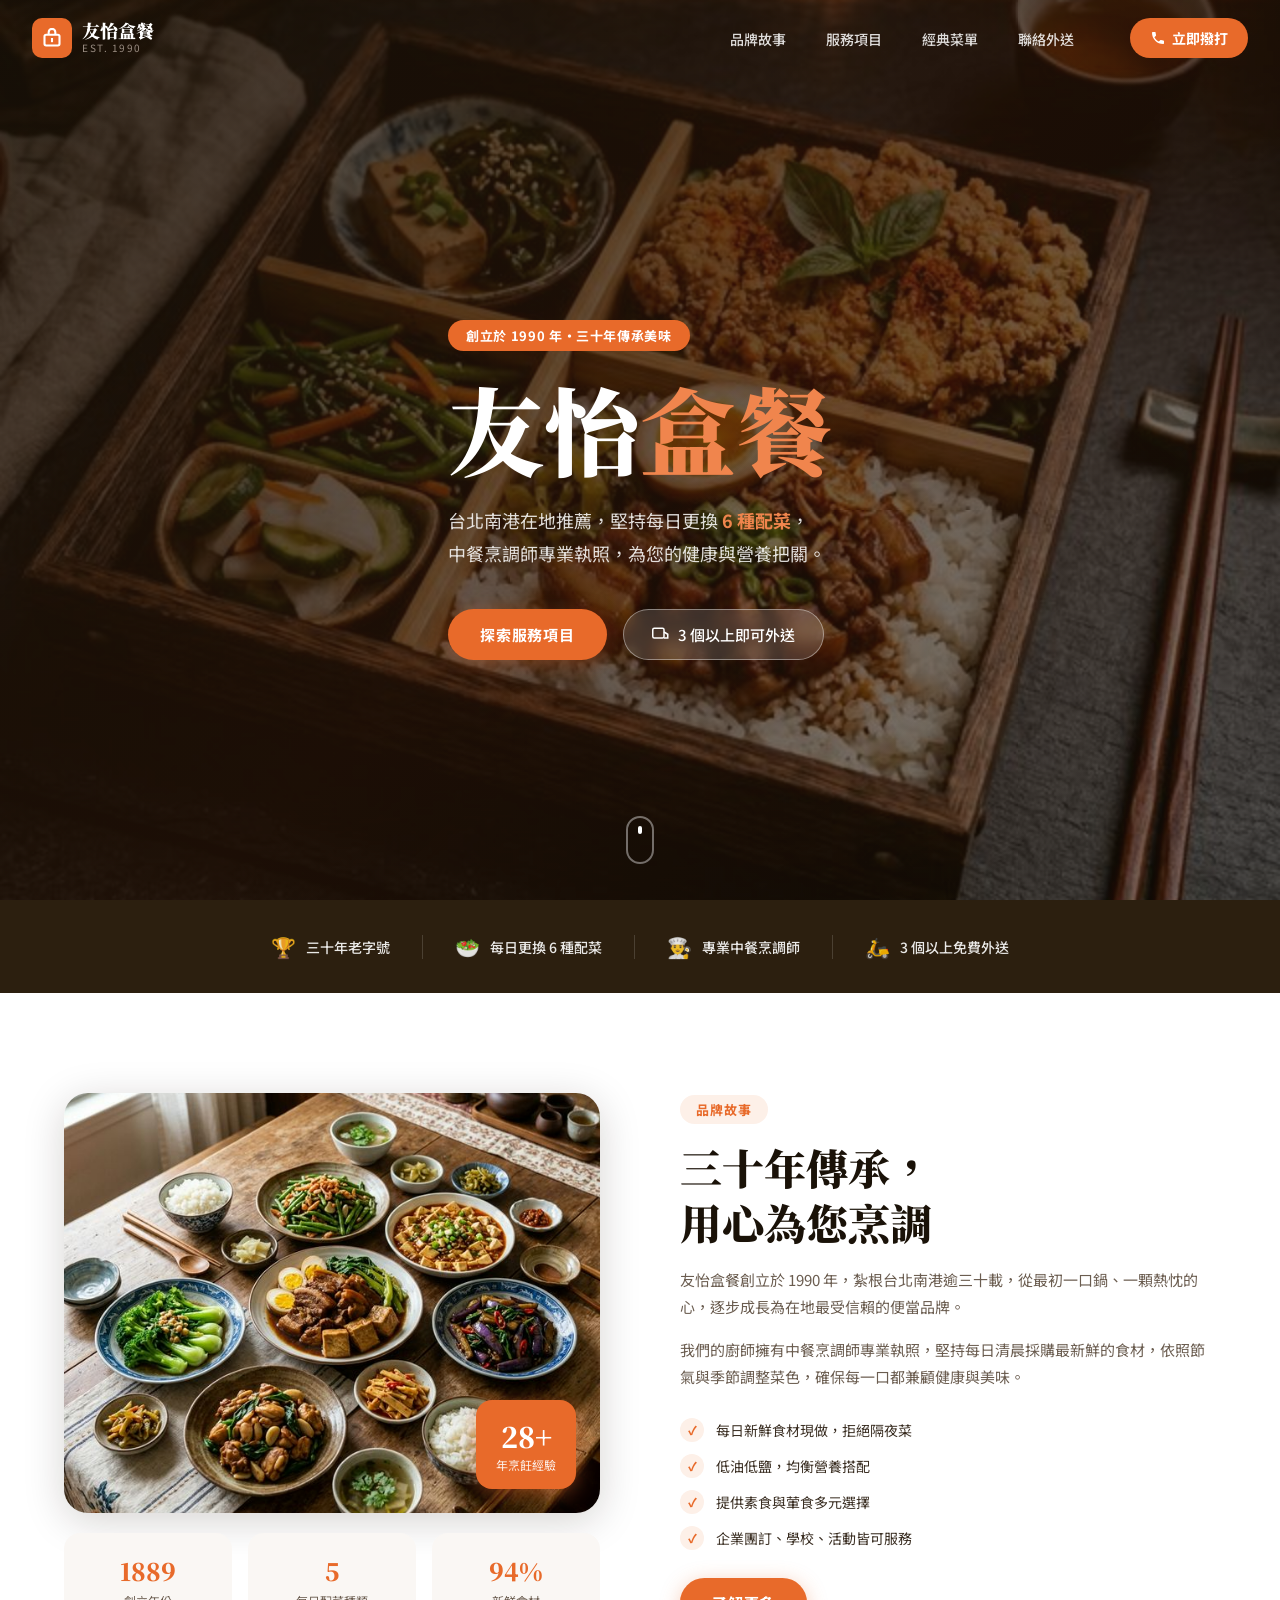
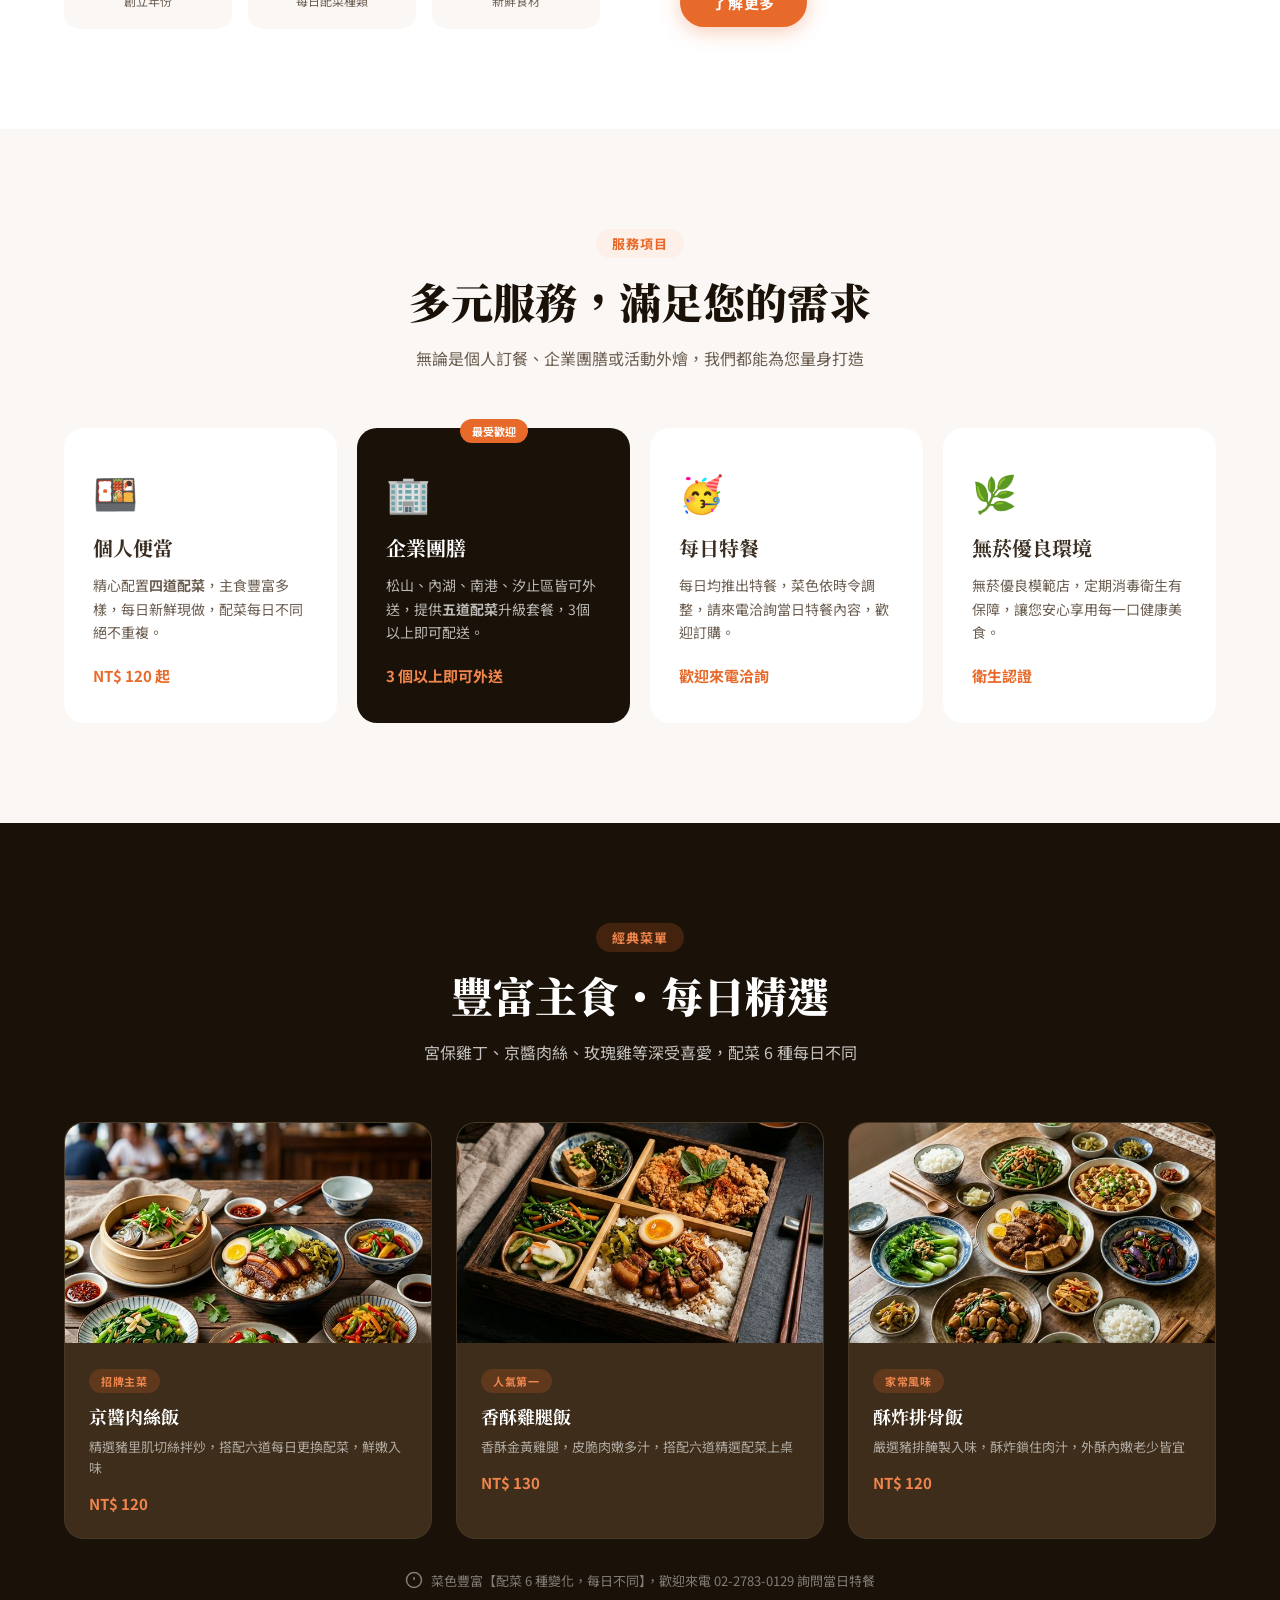
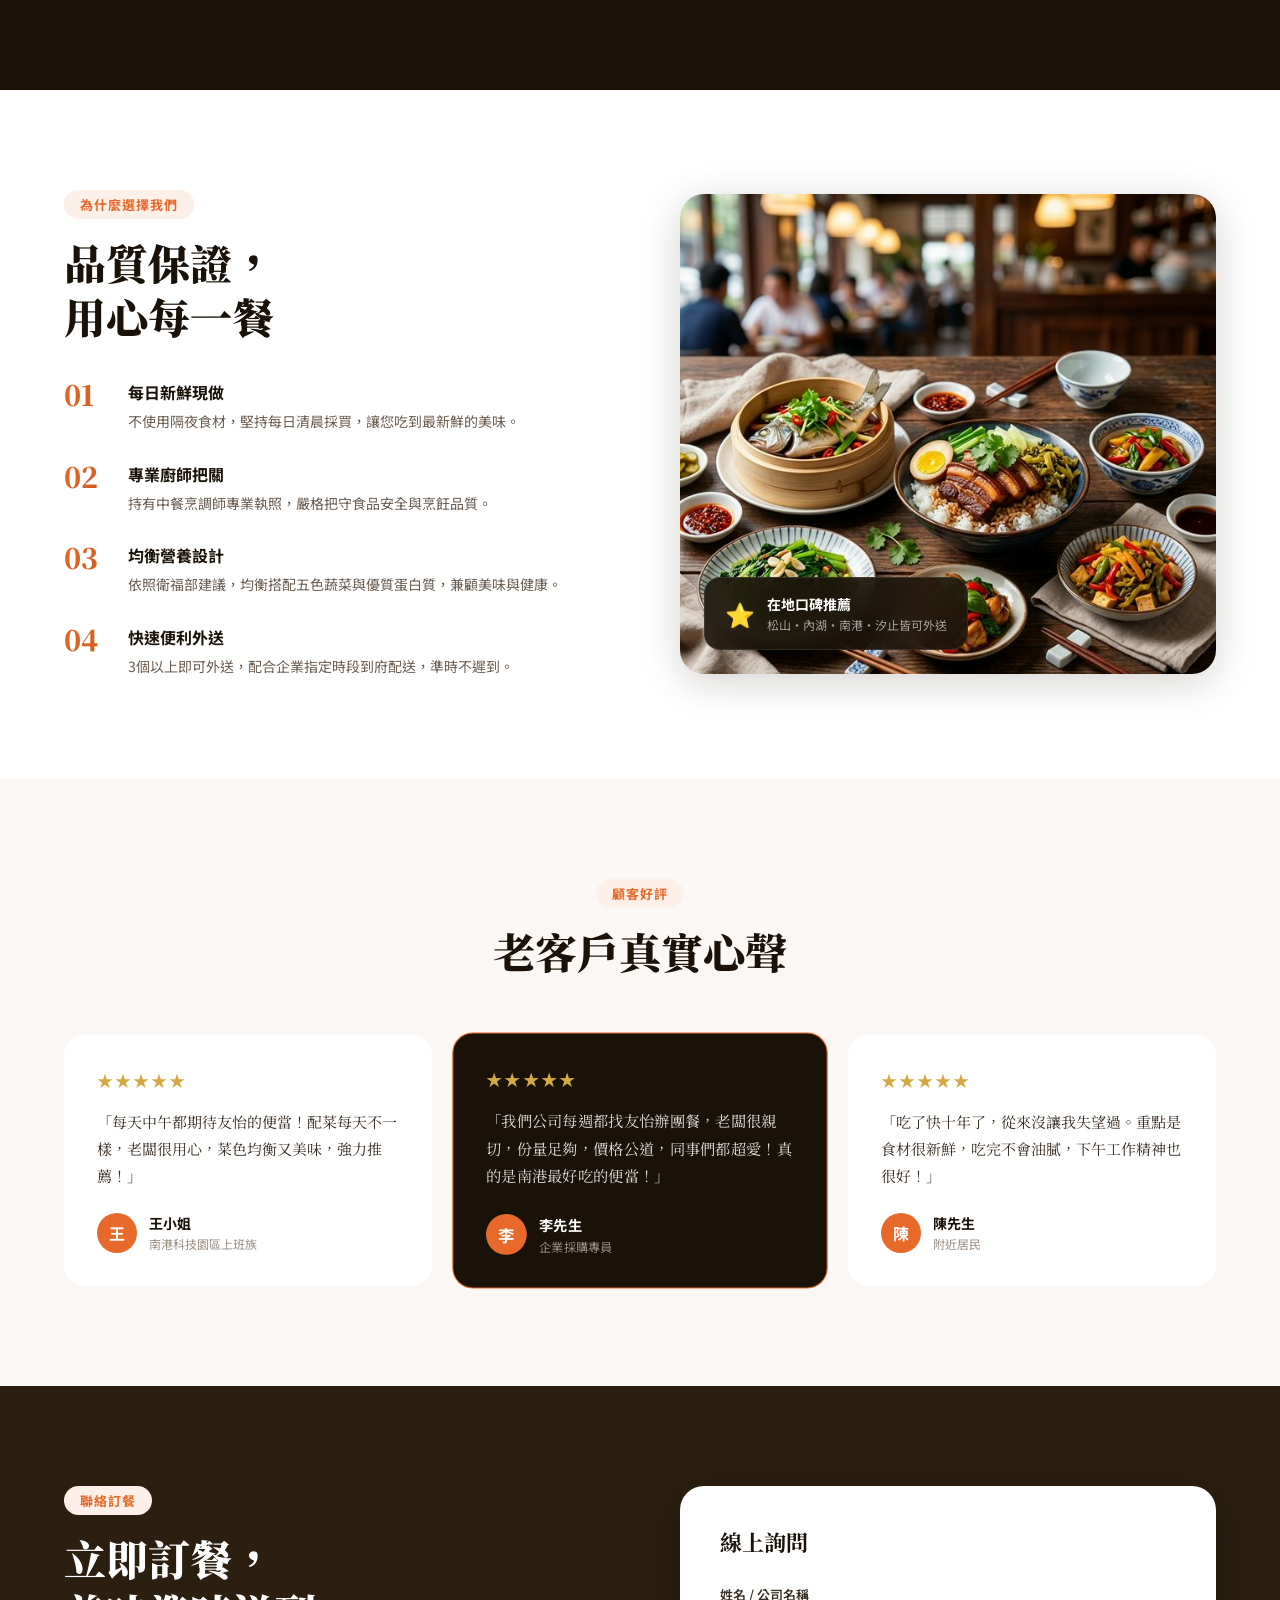
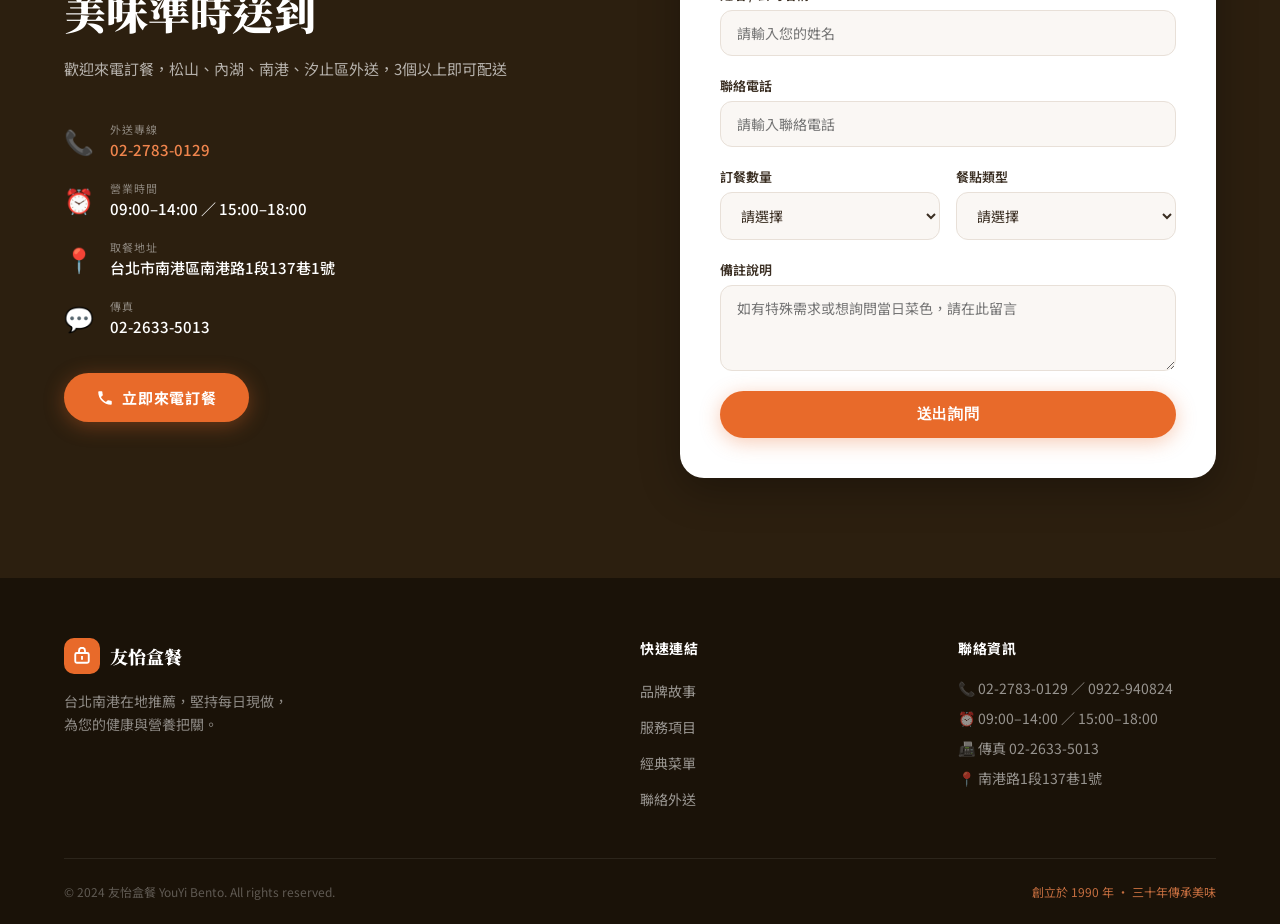
==== index.html @ 3478ab76 "feat: initial commit for YouYi Bento website" ====
<!DOCTYPE html>
<html lang="zh-TW">
<head>
  <meta charset="UTF-8" />
  <meta name="viewport" content="width=device-width, initial-scale=1.0" />
  <title>友怡盒餐｜台北南港在地便當・EST. 1990</title>
  <meta name="description" content="友怡盒餐創立於1990年，台北南港在地推薦，堅持每日更換6種配菜，中餐烹調師專業執照，為您的健康與營養把關。3個以上即可外送。" />
  <link rel="preconnect" href="https://fonts.googleapis.com">
  <link rel="preconnect" href="https://fonts.gstatic.com" crossorigin>
  <link href="https://fonts.googleapis.com/css2?family=Noto+Serif+TC:wght@400;500;600;700;900&family=Noto+Sans+TC:wght@300;400;500;700&display=swap" rel="stylesheet">
  <link rel="stylesheet" href="style.css" />
</head>
<body>

  <!-- ===== NAVBAR ===== -->
  <nav class="navbar" id="navbar">
    <div class="nav-container">
      <div class="nav-brand">
        <div class="brand-icon">
          <svg width="20" height="20" viewBox="0 0 24 24" fill="none" stroke="currentColor" stroke-width="2.5">
            <rect x="3" y="8" width="18" height="13" rx="2"/>
            <path d="M8 8V5a4 4 0 018 0v3"/>
            <line x1="12" y1="12" x2="12" y2="17"/>
          </svg>
        </div>
        <div class="brand-text">
          <span class="brand-name">友怡盒餐</span>
          <span class="brand-est">EST. 1990</span>
        </div>
      </div>
      <ul class="nav-links" id="navLinks">
        <li><a href="#about" class="nav-link">品牌故事</a></li>
        <li><a href="#services" class="nav-link">服務項目</a></li>
        <li><a href="#menu" class="nav-link">經典菜單</a></li>
        <li><a href="#contact" class="nav-link">聯絡外送</a></li>
      </ul>
      <a href="tel:+886227830129" class="btn-call" id="btnCall">
        <svg width="16" height="16" viewBox="0 0 24 24" fill="currentColor">
          <path d="M6.6 10.8c1.4 2.8 3.8 5.1 6.6 6.6l2.2-2.2c.3-.3.7-.4 1-.2 1.1.4 2.3.6 3.6.6.6 0 1 .4 1 1V20c0 .6-.4 1-1 1-9.4 0-17-7.6-17-17 0-.6.4-1 1-1h3.5c.6 0 1 .4 1 1 0 1.3.2 2.5.6 3.6.1.3 0 .7-.2 1L6.6 10.8z"/>
        </svg>
        立即撥打
      </a>
      <button class="hamburger" id="hamburger" aria-label="選單">
        <span></span><span></span><span></span>
      </button>
    </div>
  </nav>

  <!-- ===== HERO ===== -->
  <section class="hero" id="hero">
    <div class="hero-bg">
      <img src="images/hero.png" alt="友怡盒餐精緻便當" class="hero-img" id="heroBg" />
      <div class="hero-overlay"></div>
    </div>
    <div class="hero-content">
      <div class="hero-badge reveal">
        <span>創立於 1990 年・三十年傳承美味</span>
      </div>
      <h1 class="hero-title reveal">
        <span class="title-white">友怡</span><span class="title-orange">盒餐</span>
      </h1>
      <p class="hero-desc reveal">
        台北南港在地推薦，堅持每日更換 <strong>6 種配菜</strong>，<br>
        中餐烹調師專業執照，為您的健康與營養把關。
      </p>
      <div class="hero-actions reveal">
        <a href="#services" class="btn-primary">探索服務項目</a>
        <a href="#contact" class="btn-secondary">
          <svg width="18" height="18" viewBox="0 0 24 24" fill="none" stroke="currentColor" stroke-width="2">
            <rect x="1" y="3" width="15" height="13" rx="2"/>
            <path d="M16 8l5 3v5h-5"/>
          </svg>
          3 個以上即可外送
        </a>
      </div>
    </div>
    <div class="hero-scroll">
      <div class="scroll-indicator">
        <span></span>
      </div>
    </div>
  </section>

  <!-- ===== FEATURES STRIP ===== -->
  <section class="features-strip">
    <div class="strip-container">
      <div class="strip-item">
        <div class="strip-icon">🏆</div>
        <span>三十年老字號</span>
      </div>
      <div class="strip-divider"></div>
      <div class="strip-item">
        <div class="strip-icon">🥗</div>
        <span>每日更換 6 種配菜</span>
      </div>
      <div class="strip-divider"></div>
      <div class="strip-item">
        <div class="strip-icon">👨‍🍳</div>
        <span>專業中餐烹調師</span>
      </div>
      <div class="strip-divider"></div>
      <div class="strip-item">
        <div class="strip-icon">🛵</div>
        <span>3 個以上免費外送</span>
      </div>
    </div>
  </section>

  <!-- ===== BRAND STORY ===== -->
  <section class="about" id="about">
    <div class="section-container">
      <div class="about-grid">
        <div class="about-visual">
          <div class="about-img-wrap">
            <img src="images/home.png" alt="友怡盒餐用心料理" />
            <div class="about-badge-float">
              <div class="badge-num">30+</div>
              <div class="badge-txt">年烹飪經驗</div>
            </div>
          </div>
          <div class="about-stats">
            <div class="stat-card">
              <div class="stat-num">1990</div>
              <div class="stat-label">創立年份</div>
            </div>
            <div class="stat-card">
              <div class="stat-num">6</div>
              <div class="stat-label">每日配菜種類</div>
            </div>
            <div class="stat-card">
              <div class="stat-num">100%</div>
              <div class="stat-label">新鮮食材</div>
            </div>
          </div>
        </div>
        <div class="about-content">
          <div class="section-tag">品牌故事</div>
          <h2 class="section-title">三十年傳承，<br>用心為您烹調</h2>
          <p class="about-text">
            友怡盒餐創立於 1990 年，紮根台北南港逾三十載，從最初一口鍋、一顆熱忱的心，逐步成長為在地最受信賴的便當品牌。
          </p>
          <p class="about-text">
            我們的廚師擁有中餐烹調師專業執照，堅持每日清晨採購最新鮮的食材，依照節氣與季節調整菜色，確保每一口都兼顧健康與美味。
          </p>
          <div class="about-highlights">
            <div class="highlight-item">
              <div class="hi-icon">✓</div>
              <span>每日新鮮食材現做，拒絕隔夜菜</span>
            </div>
            <div class="highlight-item">
              <div class="hi-icon">✓</div>
              <span>低油低鹽，均衡營養搭配</span>
            </div>
            <div class="highlight-item">
              <div class="hi-icon">✓</div>
              <span>提供素食與葷食多元選擇</span>
            </div>
            <div class="highlight-item">
              <div class="hi-icon">✓</div>
              <span>企業團訂、學校、活動皆可服務</span>
            </div>
          </div>
          <a href="#contact" class="btn-primary">了解更多</a>
        </div>
      </div>
    </div>
  </section>

  <!-- ===== SERVICES ===== -->
  <section class="services" id="services">
    <div class="section-container">
      <div class="section-header">
        <div class="section-tag">服務項目</div>
        <h2 class="section-title">多元服務，滿足您的需求</h2>
        <p class="section-sub">無論是個人訂餐、企業團膳或活動外燴，我們都能為您量身打造</p>
      </div>
      <div class="services-grid">
        <div class="service-card">
          <div class="service-icon">🍱</div>
          <h3>個人便當</h3>
          <p>精心配置<strong>四道配菜</strong>，主食豐富多樣，每日新鮮現做，配菜每日不同絕不重複。</p>
          <div class="service-price">NT$ 120 起</div>
        </div>
        <div class="service-card featured">
          <div class="service-badge">最受歡迎</div>
          <div class="service-icon">🏢</div>
          <h3>企業團膳</h3>
          <p>松山、內湖、南港、汐止區皆可外送，提供<strong>五道配菜</strong>升級套餐，3個以上即可配送。</p>
          <div class="service-price">3 個以上即可外送</div>
        </div>
        <div class="service-card">
          <div class="service-icon">🥳</div>
          <h3>每日特餐</h3>
          <p>每日均推出特餐，菜色依時令調整，請來電洽詢當日特餐內容，歡迎訂購。</p>
          <div class="service-price">歡迎來電洽詢</div>
        </div>
        <div class="service-card">
          <div class="service-icon">🌿</div>
          <h3>無菸優良環境</h3>
          <p>無菸優良模範店，定期消毒衛生有保障，讓您安心享用每一口健康美食。</p>
          <div class="service-price">衛生認證</div>
        </div>
      </div>
    </div>
  </section>

  <!-- ===== MENU ===== -->
  <section class="menu" id="menu">
    <div class="section-container">
      <div class="section-header light">
        <div class="section-tag light">經典菜單</div>
        <h2 class="section-title light">豐富主食・每日精選</h2>
        <p class="section-sub light">宮保雞丁、京醬肉絲、玫瑰雞等深受喜愛，配菜 6 種每日不同</p>
      </div>
      <div class="menu-grid">
        <div class="menu-card">
          <div class="menu-img-wrap">
            <img src="images/menu.png" alt="精選主菜" />
          </div>
          <div class="menu-info">
            <div class="menu-tag">招牌主菜</div>
            <h3>京醬肉絲飯</h3>
            <p>精選豬里肌切絲拌炒，搭配六道每日更換配菜，鮮嫩入味</p>
            <div class="menu-price">NT$ 120</div>
          </div>
        </div>
        <div class="menu-card">
          <div class="menu-img-wrap">
            <img src="images/hero.png" alt="精緻盒餐" />
          </div>
          <div class="menu-info">
            <div class="menu-tag">人氣第一</div>
            <h3>香酥雞腿飯</h3>
            <p>香酥金黃雞腿，皮脆肉嫩多汁，搭配六道精選配菜上桌</p>
            <div class="menu-price">NT$ 130</div>
          </div>
        </div>
        <div class="menu-card">
          <div class="menu-img-wrap">
            <img src="images/home.png" alt="家常菜色" />
          </div>
          <div class="menu-info">
            <div class="menu-tag">家常風味</div>
            <h3>酥炸排骨飯</h3>
            <p>嚴選豬排醃製入味，酥炸鎖住肉汁，外酥內嫩老少皆宜</p>
            <div class="menu-price">NT$ 120</div>
          </div>
        </div>
      </div>
      <div class="menu-note">
        <svg width="18" height="18" viewBox="0 0 24 24" fill="none" stroke="currentColor" stroke-width="2">
          <circle cx="12" cy="12" r="10"/>
          <line x1="12" y1="8" x2="12" y2="12"/>
          <line x1="12" y1="16" x2="12.01" y2="16"/>
        </svg>
        菜色豐富【配菜 6 種變化，每日不同】，歡迎來電 02-2783-0129 詢問當日特餐
      </div>
    </div>
  </section>

  <!-- ===== WHY US ===== -->
  <section class="why-us">
    <div class="section-container">
      <div class="why-grid">
        <div class="why-content">
          <div class="section-tag">為什麼選擇我們</div>
          <h2 class="section-title">品質保證，<br>用心每一餐</h2>
          <div class="why-list">
            <div class="why-item">
              <div class="why-num">01</div>
              <div class="why-text">
                <h4>每日新鮮現做</h4>
                <p>不使用隔夜食材，堅持每日清晨採買，讓您吃到最新鮮的美味。</p>
              </div>
            </div>
            <div class="why-item">
              <div class="why-num">02</div>
              <div class="why-text">
                <h4>專業廚師把關</h4>
                <p>持有中餐烹調師專業執照，嚴格把守食品安全與烹飪品質。</p>
              </div>
            </div>
            <div class="why-item">
              <div class="why-num">03</div>
              <div class="why-text">
                <h4>均衡營養設計</h4>
                <p>依照衛福部建議，均衡搭配五色蔬菜與優質蛋白質，兼顧美味與健康。</p>
              </div>
            </div>
            <div class="why-item">
              <div class="why-num">04</div>
              <div class="why-text">
                <h4>快速便利外送</h4>
                <p>3個以上即可外送，配合企業指定時段到府配送，準時不遲到。</p>
              </div>
            </div>
          </div>
        </div>
        <div class="why-visual">
          <div class="why-img-wrap">
            <img src="images/menu.png" alt="精緻料理" />
            <div class="why-overlay-card">
              <div class="oc-icon">⭐</div>
              <div class="oc-text">
                <strong>在地口碑推薦</strong>
                <span>松山・內湖・南港・汐止皆可外送</span>
              </div>
            </div>
          </div>
        </div>
      </div>
    </div>
  </section>

  <!-- ===== TESTIMONIALS ===== -->
  <section class="testimonials">
    <div class="section-container">
      <div class="section-header">
        <div class="section-tag">顧客好評</div>
        <h2 class="section-title">老客戶真實心聲</h2>
      </div>
      <div class="reviews-grid">
        <div class="review-card">
          <div class="review-stars">★★★★★</div>
          <p class="review-text">「每天中午都期待友怡的便當！配菜每天不一樣，老闆很用心，菜色均衡又美味，強力推薦！」</p>
          <div class="reviewer">
            <div class="reviewer-avatar">王</div>
            <div class="reviewer-info">
              <strong>王小姐</strong>
              <span>南港科技園區上班族</span>
            </div>
          </div>
        </div>
        <div class="review-card featured-review">
          <div class="review-stars">★★★★★</div>
          <p class="review-text">「我們公司每週都找友怡辦團餐，老闆很親切，份量足夠，價格公道，同事們都超愛！真的是南港最好吃的便當！」</p>
          <div class="reviewer">
            <div class="reviewer-avatar">李</div>
            <div class="reviewer-info">
              <strong>李先生</strong>
              <span>企業採購專員</span>
            </div>
          </div>
        </div>
        <div class="review-card">
          <div class="review-stars">★★★★★</div>
          <p class="review-text">「吃了快十年了，從來沒讓我失望過。重點是食材很新鮮，吃完不會油膩，下午工作精神也很好！」</p>
          <div class="reviewer">
            <div class="reviewer-avatar">陳</div>
            <div class="reviewer-info">
              <strong>陳先生</strong>
              <span>附近居民</span>
            </div>
          </div>
        </div>
      </div>
    </div>
  </section>

  <!-- ===== CONTACT ===== -->
  <section class="contact" id="contact">
    <div class="section-container">
      <div class="contact-grid">
        <div class="contact-info">
          <div class="section-tag">聯絡訂餐</div>
          <h2 class="section-title light">立即訂餐，<br>美味準時送到</h2>
          <p class="contact-sub">歡迎來電訂餐，松山、內湖、南港、汐止區外送，3個以上即可配送</p>
          <div class="contact-items">
            <div class="contact-item">
              <div class="ci-icon">📞</div>
              <div class="ci-text">
                <span class="ci-label">外送專線</span>
                <a href="tel:+886227830129" class="ci-value">02-2783-0129</a>
              </div>
            </div>
            <div class="contact-item">
              <div class="ci-icon">⏰</div>
              <div class="ci-text">
                <span class="ci-label">營業時間</span>
                <span class="ci-value">09:00–14:00 ／ 15:00–18:00</span>
              </div>
            </div>
            <div class="contact-item">
              <div class="ci-icon">📍</div>
              <div class="ci-text">
                <span class="ci-label">取餐地址</span>
                <span class="ci-value">台北市南港區南港路1段137巷1號</span>
              </div>
            </div>
            <div class="contact-item">
              <div class="ci-icon">💬</div>
              <div class="ci-text">
                <span class="ci-label">傳真</span>
                <span class="ci-value">02-2633-5013</span>
              </div>
            </div>
          </div>
          <div class="contact-cta">
            <a href="tel:+886227830129" class="btn-primary">
              <svg width="18" height="18" viewBox="0 0 24 24" fill="currentColor">
                <path d="M6.6 10.8c1.4 2.8 3.8 5.1 6.6 6.6l2.2-2.2c.3-.3.7-.4 1-.2 1.1.4 2.3.6 3.6.6.6 0 1 .4 1 1V20c0 .6-.4 1-1 1-9.4 0-17-7.6-17-17 0-.6.4-1 1-1h3.5c.6 0 1 .4 1 1 0 1.3.2 2.5.6 3.6.1.3 0 .7-.2 1L6.6 10.8z"/>
              </svg>
              立即來電訂餐
            </a>
          </div>
        </div>
        <div class="contact-form-wrap">
          <div class="contact-form-card">
            <h3>線上詢問</h3>
            <form class="contact-form" id="contactForm">
              <div class="form-group">
                <label for="name">姓名 / 公司名稱</label>
                <input type="text" id="name" placeholder="請輸入您的姓名" required />
              </div>
              <div class="form-group">
                <label for="phone">聯絡電話</label>
                <input type="tel" id="phone" placeholder="請輸入聯絡電話" required />
              </div>
              <div class="form-row">
                <div class="form-group">
                  <label for="quantity">訂餐數量</label>
                  <select id="quantity">
                    <option value="">請選擇</option>
                    <option value="1-5">1–5 個</option>
                    <option value="6-20">6–20 個</option>
                    <option value="21-50">21–50 個</option>
                    <option value="50+">50 個以上</option>
                  </select>
                </div>
                <div class="form-group">
                  <label for="type">餐點類型</label>
                  <select id="type">
                    <option value="">請選擇</option>
                    <option value="meat">葷食</option>
                    <option value="veg">素食</option>
                    <option value="mix">葷素混合</option>
                  </select>
                </div>
              </div>
              <div class="form-group">
                <label for="message">備註說明</label>
                <textarea id="message" rows="3" placeholder="如有特殊需求或想詢問當日菜色，請在此留言"></textarea>
              </div>
              <button type="submit" class="btn-primary btn-full" id="submitBtn">送出詢問</button>
            </form>
          </div>
        </div>
      </div>
    </div>
  </section>

  <!-- ===== FOOTER ===== -->
  <footer class="footer">
    <div class="footer-container">
      <div class="footer-top">
        <div class="footer-brand">
          <div class="footer-logo">
            <div class="brand-icon">
              <svg width="18" height="18" viewBox="0 0 24 24" fill="none" stroke="currentColor" stroke-width="2.5">
                <rect x="3" y="8" width="18" height="13" rx="2"/>
                <path d="M8 8V5a4 4 0 018 0v3"/>
                <line x1="12" y1="12" x2="12" y2="17"/>
              </svg>
            </div>
            <span>友怡盒餐</span>
          </div>
          <p>台北南港在地推薦，堅持每日現做，<br>為您的健康與營養把關。</p>
        </div>
        <div class="footer-links">
          <h4>快速連結</h4>
          <ul>
            <li><a href="#about">品牌故事</a></li>
            <li><a href="#services">服務項目</a></li>
            <li><a href="#menu">經典菜單</a></li>
            <li><a href="#contact">聯絡外送</a></li>
          </ul>
        </div>
        <div class="footer-contact-info">
          <h4>聯絡資訊</h4>
          <p>📞 02-2783-0129 ／ 0922-940824</p>
          <p>⏰ 09:00–14:00 ／ 15:00–18:00</p>
          <p>📠 傳真 02-2633-5013</p>
          <p>📍 南港路1段137巷1號</p>
        </div>
      </div>
      <div class="footer-bottom">
        <p>© 2024 友怡盒餐 YouYi Bento. All rights reserved.</p>
        <p class="footer-est">創立於 1990 年 · 三十年傳承美味</p>
      </div>
    </div>
  </footer>

  <!-- Fixed CTA -->
  <div class="fixed-cta" id="fixedCta">
    <a href="tel:+886227830129" class="fixed-btn">
      <svg width="22" height="22" viewBox="0 0 24 24" fill="currentColor">
        <path d="M6.6 10.8c1.4 2.8 3.8 5.1 6.6 6.6l2.2-2.2c.3-.3.7-.4 1-.2 1.1.4 2.3.6 3.6.6.6 0 1 .4 1 1V20c0 .6-.4 1-1 1-9.4 0-17-7.6-17-17 0-.6.4-1 1-1h3.5c.6 0 1 .4 1 1 0 1.3.2 2.5.6 3.6.1.3 0 .7-.2 1L6.6 10.8z"/>
      </svg>
    </a>
    <div class="fixed-label">立即訂餐</div>
  </div>

  <script src="script.js"></script>
</body>
</html>
---- style.css ----
:root {
  --orange: #E86A2A;
  --orange-dark: #C5531A;
  --orange-light: #F0854D;
  --orange-pale: #FDF0E8;
  --dark: #1A1208;
  --dark-2: #2C1F0F;
  --dark-3: #3D2D1A;
  --text: #3A2E22;
  --text-light: #6B5D50;
  --text-muted: #9B8E83;
  --white: #FFFFFF;
  --off-white: #FAF7F4;
  --gold: #D4A843;
  --shadow: 0 4px 24px rgba(26,18,8,0.12);
  --shadow-lg: 0 8px 40px rgba(26,18,8,0.18);
  --radius: 16px;
  --radius-sm: 8px;
  --transition: all 0.3s cubic-bezier(0.4, 0, 0.2, 1);
}

*, *::before, *::after { box-sizing: border-box; margin: 0; padding: 0; }

html { scroll-behavior: smooth; }

body {
  font-family: 'Noto Sans TC', sans-serif;
  color: var(--text);
  background: var(--white);
  overflow-x: hidden;
}

img { display: block; width: 100%; object-fit: cover; }

a { text-decoration: none; color: inherit; }

/* ===== BUTTONS ===== */
.btn-primary {
  display: inline-flex;
  align-items: center;
  gap: 8px;
  background: var(--orange);
  color: var(--white);
  padding: 14px 32px;
  border-radius: 50px;
  font-size: 15px;
  font-weight: 700;
  letter-spacing: 0.05em;
  border: none;
  cursor: pointer;
  transition: var(--transition);
  box-shadow: 0 4px 20px rgba(232,106,42,0.35);
}
.btn-primary:hover {
  background: var(--orange-dark);
  transform: translateY(-2px);
  box-shadow: 0 8px 28px rgba(232,106,42,0.45);
}
.btn-primary.btn-full { width: 100%; justify-content: center; }

.btn-secondary {
  display: inline-flex;
  align-items: center;
  gap: 8px;
  background: rgba(255,255,255,0.15);
  color: var(--white);
  padding: 14px 28px;
  border-radius: 50px;
  font-size: 15px;
  font-weight: 500;
  border: 1.5px solid rgba(255,255,255,0.4);
  cursor: pointer;
  transition: var(--transition);
  backdrop-filter: blur(8px);
}
.btn-secondary:hover {
  background: rgba(255,255,255,0.25);
  border-color: rgba(255,255,255,0.7);
}

/* ===== SECTION COMMONS ===== */
.section-tag {
  display: inline-block;
  padding: 5px 16px;
  border-radius: 50px;
  background: var(--orange-pale);
  color: var(--orange);
  font-size: 13px;
  font-weight: 700;
  letter-spacing: 0.08em;
  margin-bottom: 16px;
}
.section-tag.light { background: rgba(232,106,42,0.2); color: var(--orange-light); }

.section-title {
  font-family: 'Noto Serif TC', serif;
  font-size: clamp(28px, 4vw, 42px);
  font-weight: 900;
  line-height: 1.3;
  color: var(--dark);
  margin-bottom: 16px;
}
.section-title.light { color: var(--white); }

.section-sub { font-size: 16px; color: var(--text-light); line-height: 1.7; }
.section-sub.light { color: rgba(255,255,255,0.75); }

.section-header { text-align: center; margin-bottom: 56px; }

.section-container {
  max-width: 1200px;
  margin: 0 auto;
  padding: 0 24px;
}

/* ===== NAVBAR ===== */
.navbar {
  position: fixed;
  top: 0; left: 0; right: 0;
  z-index: 1000;
  padding: 0;
  transition: var(--transition);
}
.navbar.scrolled {
  background: rgba(26,18,8,0.95);
  backdrop-filter: blur(20px);
  box-shadow: 0 2px 20px rgba(0,0,0,0.3);
}

.nav-container {
  max-width: 1300px;
  margin: 0 auto;
  padding: 18px 32px;
  display: flex;
  align-items: center;
  gap: 40px;
}

.nav-brand {
  display: flex;
  align-items: center;
  gap: 10px;
  flex-shrink: 0;
}
.brand-icon {
  width: 40px; height: 40px;
  background: var(--orange);
  border-radius: 10px;
  display: flex;
  align-items: center;
  justify-content: center;
  color: var(--white);
}
.brand-text { display: flex; flex-direction: column; }
.brand-name {
  font-family: 'Noto Serif TC', serif;
  font-size: 18px;
  font-weight: 900;
  color: var(--white);
  line-height: 1.1;
}
.brand-est { font-size: 10px; color: var(--text-muted); letter-spacing: 0.15em; }

.nav-links {
  display: flex;
  list-style: none;
  gap: 8px;
  margin-left: auto;
}
.nav-link {
  padding: 8px 16px;
  color: rgba(255,255,255,0.85);
  font-size: 14px;
  font-weight: 500;
  border-radius: 8px;
  transition: var(--transition);
}
.nav-link:hover { color: var(--white); background: rgba(255,255,255,0.1); }

.btn-call {
  display: flex;
  align-items: center;
  gap: 6px;
  background: var(--orange);
  color: var(--white);
  padding: 10px 20px;
  border-radius: 50px;
  font-size: 14px;
  font-weight: 700;
  transition: var(--transition);
  flex-shrink: 0;
}
.btn-call:hover { background: var(--orange-dark); transform: translateY(-1px); }

.hamburger {
  display: none;
  flex-direction: column;
  gap: 5px;
  background: none;
  border: none;
  cursor: pointer;
  padding: 4px;
  margin-left: auto;
}
.hamburger span {
  display: block;
  width: 24px;
  height: 2px;
  background: var(--white);
  border-radius: 2px;
  transition: var(--transition);
}

/* ===== HERO ===== */
.hero {
  position: relative;
  height: 100vh;
  min-height: 700px;
  display: flex;
  align-items: center;
  overflow: hidden;
}
.hero-bg {
  position: absolute;
  inset: 0;
  z-index: 0;
}
.hero-img {
  width: 100%; height: 100%;
  object-fit: cover;
  transform: scale(1.05);
  animation: heroZoom 12s ease-out forwards;
}
@keyframes heroZoom {
  to { transform: scale(1); }
}
.hero-overlay {
  position: absolute;
  inset: 0;
  background: linear-gradient(
    135deg,
    rgba(26,18,8,0.82) 0%,
    rgba(40,20,8,0.7) 50%,
    rgba(26,18,8,0.5) 100%
  );
}

.hero-content {
  position: relative;
  z-index: 1;
  max-width: 1200px;
  margin: 0 auto;
  padding: 0 48px;
  padding-top: 80px;
}
.hero-badge {
  display: inline-flex;
  align-items: center;
  gap: 8px;
  background: var(--orange);
  color: var(--white);
  padding: 6px 18px;
  border-radius: 50px;
  font-size: 13px;
  font-weight: 700;
  letter-spacing: 0.05em;
  margin-bottom: 24px;
}

.hero-title {
  font-family: 'Noto Serif TC', serif;
  font-size: clamp(52px, 9vw, 96px);
  font-weight: 900;
  line-height: 1.1;
  margin-bottom: 24px;
}
.title-white { color: var(--white); }
.title-orange { color: var(--orange-light); }

.hero-desc {
  font-size: clamp(15px, 2vw, 18px);
  color: rgba(255,255,255,0.85);
  line-height: 1.8;
  margin-bottom: 40px;
  max-width: 560px;
}
.hero-desc strong { color: var(--orange-light); font-weight: 700; }

.hero-actions {
  display: flex;
  gap: 16px;
  flex-wrap: wrap;
}

.hero-scroll {
  position: absolute;
  bottom: 36px;
  left: 50%;
  transform: translateX(-50%);
  z-index: 1;
}
.scroll-indicator {
  width: 28px; height: 48px;
  border: 2px solid rgba(255,255,255,0.4);
  border-radius: 14px;
  display: flex;
  justify-content: center;
  padding-top: 8px;
}
.scroll-indicator span {
  display: block;
  width: 4px; height: 8px;
  background: var(--white);
  border-radius: 2px;
  animation: scrollBounce 2s ease-in-out infinite;
}
@keyframes scrollBounce {
  0%, 100% { transform: translateY(0); opacity: 1; }
  50% { transform: translateY(10px); opacity: 0.3; }
}

/* ===== REVEAL ANIMATION ===== */
.reveal {
  opacity: 0;
  transform: translateY(30px);
  transition: opacity 0.7s ease, transform 0.7s ease;
}
.reveal:nth-child(2) { transition-delay: 0.15s; }
.reveal:nth-child(3) { transition-delay: 0.3s; }
.reveal:nth-child(4) { transition-delay: 0.45s; }
.reveal.visible { opacity: 1; transform: translateY(0); }

.fade-up {
  opacity: 0;
  transform: translateY(40px);
  transition: opacity 0.6s ease, transform 0.6s ease;
}
.fade-up.visible { opacity: 1; transform: translateY(0); }

/* ===== FEATURES STRIP ===== */
.features-strip {
  background: var(--dark-2);
  padding: 20px 0;
}
.strip-container {
  max-width: 1200px;
  margin: 0 auto;
  padding: 0 24px;
  display: flex;
  align-items: center;
  justify-content: center;
  gap: 0;
  flex-wrap: wrap;
}
.strip-item {
  display: flex;
  align-items: center;
  gap: 10px;
  padding: 12px 32px;
  color: rgba(255,255,255,0.9);
  font-size: 14px;
  font-weight: 500;
}
.strip-icon { font-size: 20px; }
.strip-divider {
  width: 1px;
  height: 24px;
  background: rgba(255,255,255,0.15);
}

/* ===== ABOUT ===== */
.about {
  padding: 100px 0;
  background: var(--white);
}
.about-grid {
  display: grid;
  grid-template-columns: 1fr 1fr;
  gap: 80px;
  align-items: center;
}
.about-visual { position: relative; }
.about-img-wrap {
  position: relative;
  border-radius: 24px;
  overflow: hidden;
  height: 420px;
  box-shadow: var(--shadow-lg);
}
.about-img-wrap img { height: 100%; object-fit: cover; }
.about-badge-float {
  position: absolute;
  bottom: 24px; right: 24px;
  background: var(--orange);
  color: var(--white);
  padding: 16px 20px;
  border-radius: 16px;
  text-align: center;
  box-shadow: 0 4px 20px rgba(232,106,42,0.5);
}
.badge-num { font-family: 'Noto Serif TC', serif; font-size: 28px; font-weight: 900; }
.badge-txt { font-size: 12px; opacity: 0.9; }

.about-stats {
  display: grid;
  grid-template-columns: repeat(3, 1fr);
  gap: 16px;
  margin-top: 20px;
}
.stat-card {
  background: var(--off-white);
  border-radius: 16px;
  padding: 20px 16px;
  text-align: center;
}
.stat-num {
  font-family: 'Noto Serif TC', serif;
  font-size: 24px;
  font-weight: 900;
  color: var(--orange);
}
.stat-label { font-size: 12px; color: var(--text-light); margin-top: 4px; }

.about-text {
  color: var(--text-light);
  line-height: 1.8;
  margin-bottom: 16px;
  font-size: 15px;
}

.about-highlights { margin: 28px 0; display: flex; flex-direction: column; gap: 12px; }
.highlight-item {
  display: flex;
  align-items: center;
  gap: 12px;
  font-size: 14px;
  color: var(--text);
}
.hi-icon {
  width: 24px; height: 24px;
  background: var(--orange-pale);
  color: var(--orange);
  border-radius: 50%;
  display: flex;
  align-items: center;
  justify-content: center;
  font-size: 12px;
  font-weight: 900;
  flex-shrink: 0;
}

/* ===== SERVICES ===== */
.services {
  padding: 100px 0;
  background: var(--off-white);
}
.services-grid {
  display: grid;
  grid-template-columns: repeat(4, 1fr);
  gap: 20px;
}
.service-card {
  background: var(--white);
  border-radius: 20px;
  padding: 36px 28px;
  position: relative;
  transition: var(--transition);
  border: 1.5px solid transparent;
}
.service-card:hover {
  transform: translateY(-6px);
  border-color: var(--orange);
  box-shadow: var(--shadow-lg);
}
.service-card.featured {
  background: var(--dark);
  color: var(--white);
}
.service-badge {
  position: absolute;
  top: -10px; left: 50%;
  transform: translateX(-50%);
  background: var(--orange);
  color: var(--white);
  font-size: 11px;
  font-weight: 700;
  padding: 4px 12px;
  border-radius: 50px;
  white-space: nowrap;
}
.service-icon { font-size: 36px; margin-bottom: 16px; }
.service-card h3 {
  font-family: 'Noto Serif TC', serif;
  font-size: 20px;
  font-weight: 700;
  margin-bottom: 12px;
}
.service-card.featured h3 { color: var(--white); }
.service-card p { font-size: 14px; line-height: 1.7; color: var(--text-light); }
.service-card.featured p { color: rgba(255,255,255,0.7); }
.service-price {
  margin-top: 20px;
  font-weight: 700;
  color: var(--orange);
  font-size: 15px;
}
.service-card.featured .service-price { color: var(--orange-light); }

/* ===== MENU ===== */
.menu {
  padding: 100px 0;
  background: var(--dark);
}
.menu-grid {
  display: grid;
  grid-template-columns: repeat(3, 1fr);
  gap: 24px;
  margin-bottom: 32px;
}
.menu-card {
  background: var(--dark-3);
  border-radius: 20px;
  overflow: hidden;
  transition: var(--transition);
  border: 1px solid rgba(255,255,255,0.06);
}
.menu-card:hover { transform: translateY(-6px); box-shadow: 0 12px 40px rgba(0,0,0,0.4); }
.menu-img-wrap { height: 220px; overflow: hidden; }
.menu-img-wrap img { height: 100%; object-fit: cover; transition: transform 0.5s ease; }
.menu-card:hover .menu-img-wrap img { transform: scale(1.06); }
.menu-info { padding: 24px; }
.menu-tag {
  display: inline-block;
  background: rgba(232,106,42,0.2);
  color: var(--orange-light);
  font-size: 11px;
  font-weight: 700;
  padding: 4px 12px;
  border-radius: 50px;
  margin-bottom: 10px;
  letter-spacing: 0.06em;
}
.menu-info h3 {
  font-family: 'Noto Serif TC', serif;
  font-size: 18px;
  font-weight: 700;
  color: var(--white);
  margin-bottom: 8px;
}
.menu-info p { font-size: 13px; color: rgba(255,255,255,0.6); line-height: 1.6; }
.menu-price { margin-top: 14px; font-weight: 700; color: var(--orange-light); font-size: 15px; }
.menu-note {
  display: flex;
  align-items: center;
  justify-content: center;
  gap: 8px;
  color: rgba(255,255,255,0.45);
  font-size: 13px;
}

/* ===== WHY US ===== */
.why-us {
  padding: 100px 0;
  background: var(--white);
}
.why-grid {
  display: grid;
  grid-template-columns: 1fr 1fr;
  gap: 80px;
  align-items: center;
}
.why-list { display: flex; flex-direction: column; gap: 28px; margin-top: 36px; }
.why-item { display: flex; gap: 20px; }
.why-num {
  font-family: 'Noto Serif TC', serif;
  font-size: 28px;
  font-weight: 900;
  color: var(--orange-pale);
  line-height: 1;
  flex-shrink: 0;
  width: 44px;
  background: linear-gradient(135deg, var(--orange), var(--orange-dark));
  -webkit-background-clip: text;
  -webkit-text-fill-color: transparent;
  background-clip: text;
}
.why-text h4 {
  font-size: 16px;
  font-weight: 700;
  color: var(--dark);
  margin-bottom: 6px;
}
.why-text p { font-size: 14px; color: var(--text-light); line-height: 1.7; }

.why-img-wrap {
  position: relative;
  border-radius: 24px;
  overflow: hidden;
  height: 480px;
  box-shadow: var(--shadow-lg);
}
.why-img-wrap img { height: 100%; object-fit: cover; }
.why-overlay-card {
  position: absolute;
  bottom: 24px; left: 24px;
  background: rgba(26,18,8,0.88);
  backdrop-filter: blur(12px);
  border: 1px solid rgba(255,255,255,0.1);
  border-radius: 16px;
  padding: 16px 20px;
  display: flex;
  align-items: center;
  gap: 12px;
  color: var(--white);
}
.oc-icon { font-size: 24px; }
.oc-text { display: flex; flex-direction: column; gap: 2px; }
.oc-text strong { font-size: 14px; }
.oc-text span { font-size: 12px; color: rgba(255,255,255,0.6); }

/* ===== TESTIMONIALS ===== */
.testimonials {
  padding: 100px 0;
  background: var(--off-white);
}
.reviews-grid {
  display: grid;
  grid-template-columns: repeat(3, 1fr);
  gap: 24px;
}
.review-card {
  background: var(--white);
  border-radius: 20px;
  padding: 32px;
  border: 1.5px solid transparent;
  transition: var(--transition);
}
.review-card:hover { border-color: var(--orange); box-shadow: var(--shadow); }
.review-card.featured-review {
  background: var(--dark);
  border-color: var(--orange);
  transform: scale(1.02);
}
.review-stars { color: var(--gold); font-size: 16px; margin-bottom: 16px; letter-spacing: 2px; }
.review-text { 
  font-family: 'Noto Serif TC', serif;
  font-size: 15px;
  line-height: 1.8;
  color: var(--text);
  margin-bottom: 24px; }
.review-card.featured-review .review-text { color: rgba(255,255,255,0.85); }
.reviewer { display: flex; align-items: center; gap: 12px; }
.reviewer-avatar {
  width: 40px; height: 40px;
  background: var(--orange);
  border-radius: 50%;
  display: flex;
  align-items: center;
  justify-content: center;
  color: var(--white);
  font-weight: 700;
  font-size: 16px;
  flex-shrink: 0;
}
.reviewer-info { display: flex; flex-direction: column; gap: 2px; }
.reviewer-info strong { font-size: 14px; color: var(--dark); }
.review-card.featured-review .reviewer-info strong { color: var(--white); }
.reviewer-info span { font-size: 12px; color: var(--text-muted); }

/* ===== CONTACT ===== */
.contact {
  padding: 100px 0;
  background: var(--dark-2);
}
.contact-grid {
  display: grid;
  grid-template-columns: 1fr 1fr;
  gap: 80px;
  align-items: start;
}
.contact-sub { color: rgba(255,255,255,0.65); font-size: 15px; line-height: 1.7; margin-bottom: 40px; }
.contact-items { display: flex; flex-direction: column; gap: 20px; margin-bottom: 36px; }
.contact-item { display: flex; align-items: center; gap: 16px; }
.ci-icon { font-size: 24px; flex-shrink: 0; }
.ci-text { display: flex; flex-direction: column; gap: 2px; }
.ci-label { font-size: 11px; color: rgba(255,255,255,0.45); text-transform: uppercase; letter-spacing: 0.1em; }
.ci-value { font-size: 15px; color: var(--white); font-weight: 500; }
.ci-value[href] { color: var(--orange-light); }
.ci-value[href]:hover { color: var(--orange); }

.contact-form-card {
  background: var(--white);
  border-radius: 24px;
  padding: 40px;
  box-shadow: 0 12px 40px rgba(0,0,0,0.3);
}
.contact-form-card h3 {
  font-family: 'Noto Serif TC', serif;
  font-size: 22px;
  font-weight: 700;
  color: var(--dark);
  margin-bottom: 28px;
}
.contact-form { display: flex; flex-direction: column; gap: 20px; }
.form-group { display: flex; flex-direction: column; gap: 6px; }
.form-row { display: grid; grid-template-columns: 1fr 1fr; gap: 16px; }
label { font-size: 13px; font-weight: 600; color: var(--text); }
input, select, textarea {
  padding: 12px 16px;
  border: 1.5px solid #E8E0D8;
  border-radius: 12px;
  font-size: 14px;
  font-family: 'Noto Sans TC', sans-serif;
  color: var(--text);
  background: var(--off-white);
  outline: none;
  transition: var(--transition);
}
input:focus, select:focus, textarea:focus {
  border-color: var(--orange);
  background: var(--white);
  box-shadow: 0 0 0 3px rgba(232,106,42,0.1);
}
textarea { resize: vertical; }

/* ===== FOOTER ===== */
.footer {
  background: var(--dark);
  padding: 60px 0 0;
}
.footer-container { max-width: 1200px; margin: 0 auto; padding: 0 24px; }
.footer-top {
  display: grid;
  grid-template-columns: 2fr 1fr 1fr;
  gap: 60px;
  padding-bottom: 48px;
  border-bottom: 1px solid rgba(255,255,255,0.08);
}
.footer-logo {
  display: flex;
  align-items: center;
  gap: 10px;
  margin-bottom: 16px;
  font-family: 'Noto Serif TC', serif;
  font-size: 18px;
  font-weight: 900;
  color: var(--white);
}
.footer-logo .brand-icon { width: 36px; height: 36px; }
.footer-brand p { font-size: 14px; color: rgba(255,255,255,0.5); line-height: 1.7; }
.footer-links h4, .footer-contact-info h4 {
  font-size: 14px;
  font-weight: 700;
  color: var(--white);
  margin-bottom: 20px;
  letter-spacing: 0.05em;
}
.footer-links ul { list-style: none; display: flex; flex-direction: column; gap: 12px; }
.footer-links a { font-size: 14px; color: rgba(255,255,255,0.55); transition: var(--transition); }
.footer-links a:hover { color: var(--orange-light); }
.footer-contact-info p { font-size: 14px; color: rgba(255,255,255,0.55); margin-bottom: 10px; }
.footer-bottom {
  padding: 24px 0;
  display: flex;
  justify-content: space-between;
  align-items: center;
  flex-wrap: wrap;
  gap: 8px;
}
.footer-bottom p { font-size: 12px; color: rgba(255,255,255,0.3); }
.footer-est { color: var(--orange-light) !important; opacity: 0.8; }

/* ===== FIXED CTA ===== */
.fixed-cta {
  position: fixed;
  bottom: 32px;
  right: 32px;
  z-index: 999;
  display: flex;
  flex-direction: column;
  align-items: center;
  gap: 6px;
  opacity: 0;
  transform: translateY(20px);
  transition: var(--transition);
  pointer-events: none;
}
.fixed-cta.show { opacity: 1; transform: translateY(0); pointer-events: all; }
.fixed-btn {
  width: 56px; height: 56px;
  background: var(--orange);
  border-radius: 50%;
  display: flex;
  align-items: center;
  justify-content: center;
  color: var(--white);
  box-shadow: 0 6px 24px rgba(232,106,42,0.5);
  transition: var(--transition);
  animation: pulse 2.5s ease-in-out infinite;
}
.fixed-btn:hover { background: var(--orange-dark); transform: scale(1.1); }
@keyframes pulse {
  0%, 100% { box-shadow: 0 6px 24px rgba(232,106,42,0.5); }
  50% { box-shadow: 0 6px 36px rgba(232,106,42,0.75), 0 0 0 8px rgba(232,106,42,0.15); }
}
.fixed-label { font-size: 11px; font-weight: 700; color: var(--orange); background: var(--white); padding: 3px 10px; border-radius: 50px; box-shadow: 0 2px 8px rgba(0,0,0,0.12); }

/* ===== RESPONSIVE ===== */
@media (max-width: 1024px) {
  .about-grid, .why-grid, .contact-grid { grid-template-columns: 1fr; gap: 48px; }
  .services-grid { grid-template-columns: repeat(2, 1fr); }
  .menu-grid { grid-template-columns: 1fr 1fr; }
  .about-visual { order: -1; }
  .footer-top { grid-template-columns: 1fr 1fr; }
}

@media (max-width: 768px) {
  .nav-links, .btn-call { display: none; }
  .hamburger { display: flex; }
  .nav-links.open {
    display: flex;
    flex-direction: column;
    position: fixed;
    inset: 0;
    top: 70px;
    background: rgba(26,18,8,0.97);
    padding: 32px;
    gap: 8px;
    justify-content: flex-start;
    z-index: 999;
  }
  .nav-links.open .nav-link { font-size: 18px; padding: 14px 16px; }
  .hero-content { padding: 0 24px; padding-top: 80px; }
  .services-grid, .menu-grid, .reviews-grid { grid-template-columns: 1fr; }
  .review-card.featured-review { transform: none; }
  .footer-top { grid-template-columns: 1fr; gap: 32px; }
  .footer-bottom { flex-direction: column; text-align: center; }
  .strip-container { flex-direction: column; gap: 0; }
  .strip-divider { width: 120px; height: 1px; }
  .about-stats { grid-template-columns: repeat(3, 1fr); }
  .form-row { grid-template-columns: 1fr; }
  .contact-form-card { padding: 28px; }
}
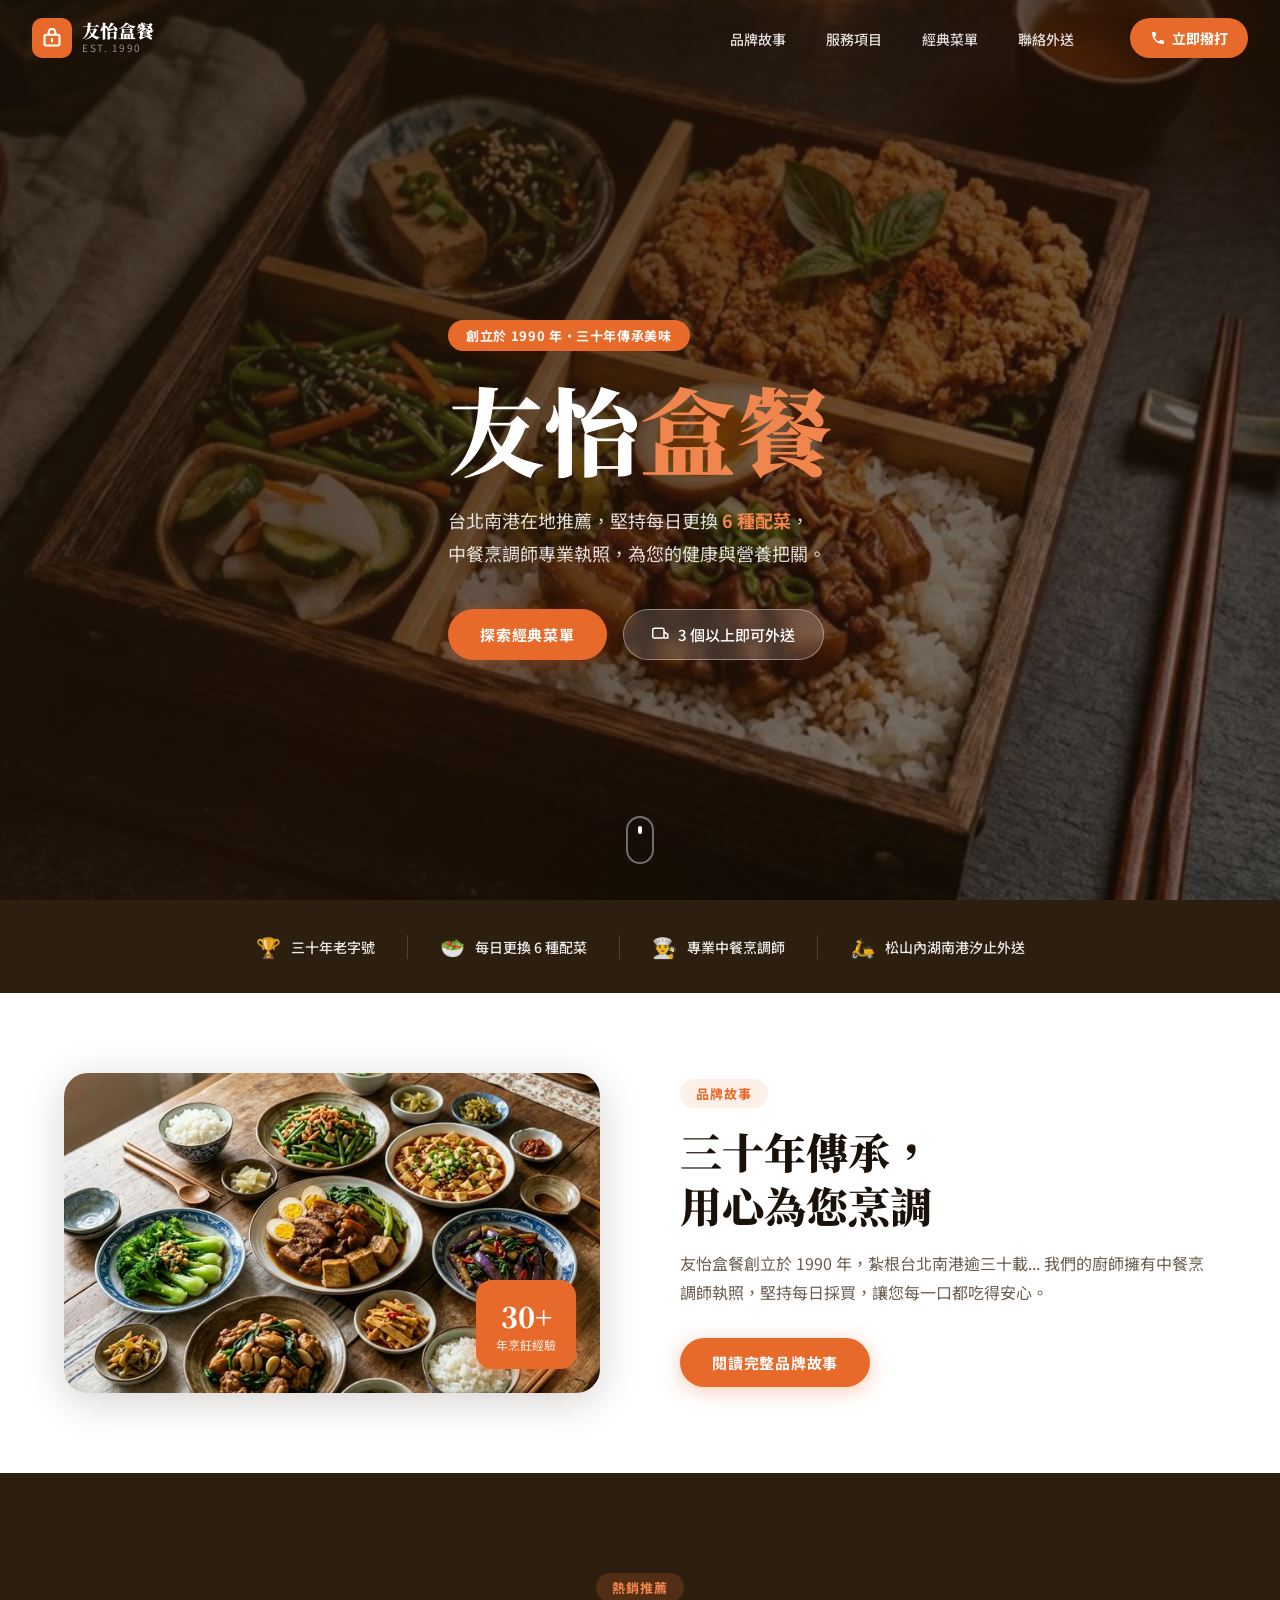
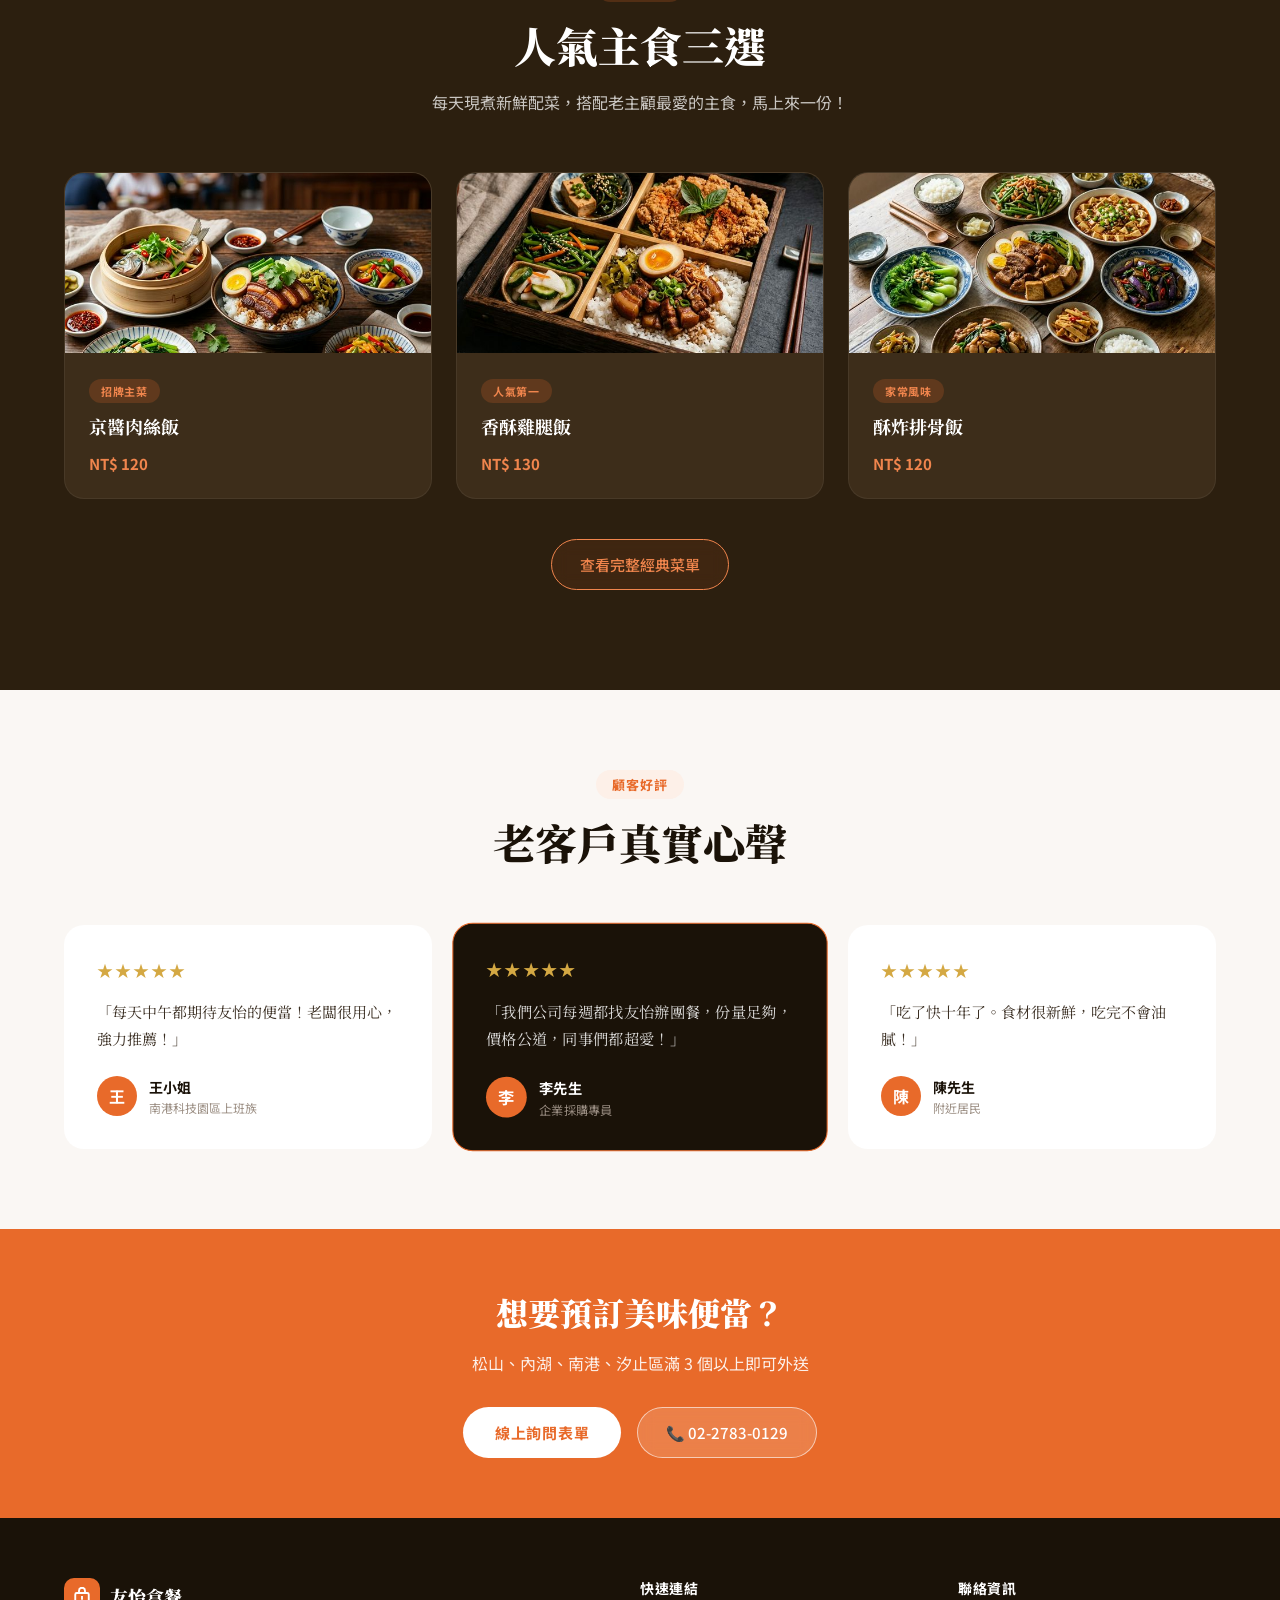
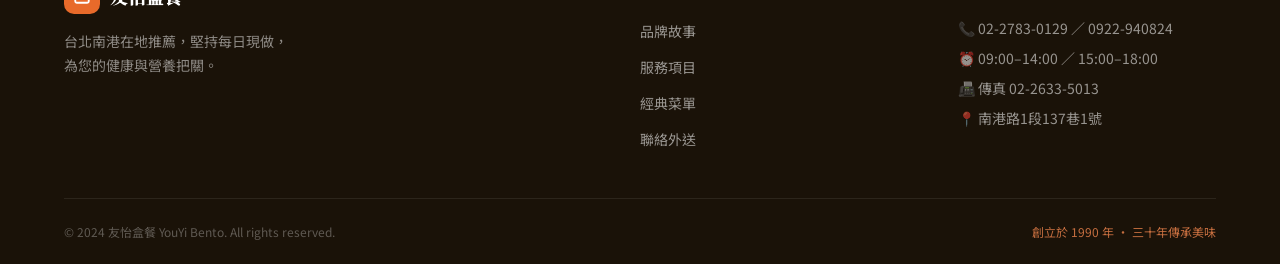
==== commit 9319b2ad: "feat: init bento website for github pages" ====
--- a/index.html
+++ b/index.html
@@ -4,7 +4,7 @@
   <meta charset="UTF-8" />
   <meta name="viewport" content="width=device-width, initial-scale=1.0" />
   <title>友怡盒餐｜台北南港在地便當・EST. 1990</title>
-  <meta name="description" content="友怡盒餐創立於1990年，台北南港在地推薦，堅持每日更換6種配菜，中餐烹調師專業執照，為您的健康與營養把關。3個以上即可外送。" />
+  <meta name="description" content="友怡盒餐創立於1990年，台北南港在地推薦，堅持每日現做，中餐烹調師把關。" />
   <link rel="preconnect" href="https://fonts.googleapis.com">
   <link rel="preconnect" href="https://fonts.gstatic.com" crossorigin>
   <link href="https://fonts.googleapis.com/css2?family=Noto+Serif+TC:wght@400;500;600;700;900&family=Noto+Sans+TC:wght@300;400;500;700&display=swap" rel="stylesheet">
@@ -15,7 +15,7 @@
   <!-- ===== NAVBAR ===== -->
   <nav class="navbar" id="navbar">
     <div class="nav-container">
-      <div class="nav-brand">
+      <a href="index.html" class="nav-brand">
         <div class="brand-icon">
           <svg width="20" height="20" viewBox="0 0 24 24" fill="none" stroke="currentColor" stroke-width="2.5">
             <rect x="3" y="8" width="18" height="13" rx="2"/>
@@ -27,12 +27,12 @@
           <span class="brand-name">友怡盒餐</span>
           <span class="brand-est">EST. 1990</span>
         </div>
-      </div>
+      </a>
       <ul class="nav-links" id="navLinks">
-        <li><a href="#about" class="nav-link">品牌故事</a></li>
-        <li><a href="#services" class="nav-link">服務項目</a></li>
-        <li><a href="#menu" class="nav-link">經典菜單</a></li>
-        <li><a href="#contact" class="nav-link">聯絡外送</a></li>
+        <li><a href="about.html" class="nav-link">品牌故事</a></li>
+        <li><a href="services.html" class="nav-link">服務項目</a></li>
+        <li><a href="menu.html" class="nav-link">經典菜單</a></li>
+        <li><a href="contact.html" class="nav-link">聯絡外送</a></li>
       </ul>
       <a href="tel:+886227830129" class="btn-call" id="btnCall">
         <svg width="16" height="16" viewBox="0 0 24 24" fill="currentColor">
@@ -64,8 +64,8 @@
         中餐烹調師專業執照，為您的健康與營養把關。
       </p>
       <div class="hero-actions reveal">
-        <a href="#services" class="btn-primary">探索服務項目</a>
-        <a href="#contact" class="btn-secondary">
+        <a href="menu.html" class="btn-primary">探索經典菜單</a>
+        <a href="contact.html" class="btn-secondary">
           <svg width="18" height="18" viewBox="0 0 24 24" fill="none" stroke="currentColor" stroke-width="2">
             <rect x="1" y="3" width="15" height="13" rx="2"/>
             <path d="M16 8l5 3v5h-5"/>
@@ -101,356 +101,138 @@
       <div class="strip-divider"></div>
       <div class="strip-item">
         <div class="strip-icon">🛵</div>
-        <span>3 個以上免費外送</span>
-      </div>
-    </div>
-  </section>
-
-  <!-- ===== BRAND STORY ===== -->
-  <section class="about" id="about">
+        <span>松山內湖南港汐止外送</span>
+      </div>
+    </div>
+  </section>
+
+  <!-- ===== BRAND STORY TEASER ===== -->
+  <section class="about" style="padding: 80px 0;">
     <div class="section-container">
       <div class="about-grid">
-        <div class="about-visual">
-          <div class="about-img-wrap">
+        <div class="about-visual fade-up">
+          <div class="about-img-wrap" style="height: 320px;">
             <img src="images/home.png" alt="友怡盒餐用心料理" />
             <div class="about-badge-float">
               <div class="badge-num">30+</div>
               <div class="badge-txt">年烹飪經驗</div>
             </div>
           </div>
-          <div class="about-stats">
-            <div class="stat-card">
-              <div class="stat-num">1990</div>
-              <div class="stat-label">創立年份</div>
-            </div>
-            <div class="stat-card">
-              <div class="stat-num">6</div>
-              <div class="stat-label">每日配菜種類</div>
-            </div>
-            <div class="stat-card">
-              <div class="stat-num">100%</div>
-              <div class="stat-label">新鮮食材</div>
-            </div>
-          </div>
-        </div>
-        <div class="about-content">
+        </div>
+        <div class="about-content fade-up" style="transition-delay: 0.2s;">
           <div class="section-tag">品牌故事</div>
           <h2 class="section-title">三十年傳承，<br>用心為您烹調</h2>
-          <p class="about-text">
-            友怡盒餐創立於 1990 年，紮根台北南港逾三十載，從最初一口鍋、一顆熱忱的心，逐步成長為在地最受信賴的便當品牌。
+          <p class="about-text" style="font-size: 16px;">
+            友怡盒餐創立於 1990 年，紮根台北南港逾三十載... 我們的廚師擁有中餐烹調師執照，堅持每日採買，讓您每一口都吃得安心。
           </p>
-          <p class="about-text">
-            我們的廚師擁有中餐烹調師專業執照，堅持每日清晨採購最新鮮的食材，依照節氣與季節調整菜色，確保每一口都兼顧健康與美味。
-          </p>
-          <div class="about-highlights">
-            <div class="highlight-item">
-              <div class="hi-icon">✓</div>
-              <span>每日新鮮食材現做，拒絕隔夜菜</span>
-            </div>
-            <div class="highlight-item">
-              <div class="hi-icon">✓</div>
-              <span>低油低鹽，均衡營養搭配</span>
-            </div>
-            <div class="highlight-item">
-              <div class="hi-icon">✓</div>
-              <span>提供素食與葷食多元選擇</span>
-            </div>
-            <div class="highlight-item">
-              <div class="hi-icon">✓</div>
-              <span>企業團訂、學校、活動皆可服務</span>
-            </div>
-          </div>
-          <a href="#contact" class="btn-primary">了解更多</a>
-        </div>
-      </div>
-    </div>
-  </section>
-
-  <!-- ===== SERVICES ===== -->
-  <section class="services" id="services">
-    <div class="section-container">
-      <div class="section-header">
-        <div class="section-tag">服務項目</div>
-        <h2 class="section-title">多元服務，滿足您的需求</h2>
-        <p class="section-sub">無論是個人訂餐、企業團膳或活動外燴，我們都能為您量身打造</p>
-      </div>
-      <div class="services-grid">
-        <div class="service-card">
-          <div class="service-icon">🍱</div>
-          <h3>個人便當</h3>
-          <p>精心配置<strong>四道配菜</strong>，主食豐富多樣，每日新鮮現做，配菜每日不同絕不重複。</p>
-          <div class="service-price">NT$ 120 起</div>
-        </div>
-        <div class="service-card featured">
-          <div class="service-badge">最受歡迎</div>
-          <div class="service-icon">🏢</div>
-          <h3>企業團膳</h3>
-          <p>松山、內湖、南港、汐止區皆可外送，提供<strong>五道配菜</strong>升級套餐，3個以上即可配送。</p>
-          <div class="service-price">3 個以上即可外送</div>
-        </div>
-        <div class="service-card">
-          <div class="service-icon">🥳</div>
-          <h3>每日特餐</h3>
-          <p>每日均推出特餐，菜色依時令調整，請來電洽詢當日特餐內容，歡迎訂購。</p>
-          <div class="service-price">歡迎來電洽詢</div>
-        </div>
-        <div class="service-card">
-          <div class="service-icon">🌿</div>
-          <h3>無菸優良環境</h3>
-          <p>無菸優良模範店，定期消毒衛生有保障，讓您安心享用每一口健康美食。</p>
-          <div class="service-price">衛生認證</div>
-        </div>
-      </div>
-    </div>
-  </section>
-
-  <!-- ===== MENU ===== -->
-  <section class="menu" id="menu">
+          <a href="about.html" class="btn-primary" style="margin-top: 16px;">閱讀完整品牌故事</a>
+        </div>
+      </div>
+    </div>
+  </section>
+
+  <!-- ===== MENU TEASER ===== -->
+  <section class="menu" style="background: var(--dark-2);">
     <div class="section-container">
       <div class="section-header light">
-        <div class="section-tag light">經典菜單</div>
-        <h2 class="section-title light">豐富主食・每日精選</h2>
-        <p class="section-sub light">宮保雞丁、京醬肉絲、玫瑰雞等深受喜愛，配菜 6 種每日不同</p>
+        <div class="section-tag light">熱銷推薦</div>
+        <h2 class="section-title light">人氣主食三選</h2>
+        <p class="section-sub light">每天現煮新鮮配菜，搭配老主顧最愛的主食，馬上來一份！</p>
       </div>
       <div class="menu-grid">
-        <div class="menu-card">
-          <div class="menu-img-wrap">
+        <div class="menu-card fade-up">
+          <div class="menu-img-wrap" style="height: 180px;">
             <img src="images/menu.png" alt="精選主菜" />
           </div>
           <div class="menu-info">
             <div class="menu-tag">招牌主菜</div>
             <h3>京醬肉絲飯</h3>
-            <p>精選豬里肌切絲拌炒，搭配六道每日更換配菜，鮮嫩入味</p>
             <div class="menu-price">NT$ 120</div>
           </div>
         </div>
-        <div class="menu-card">
-          <div class="menu-img-wrap">
+        <div class="menu-card fade-up" style="transition-delay: 0.1s;">
+          <div class="menu-img-wrap" style="height: 180px;">
             <img src="images/hero.png" alt="精緻盒餐" />
           </div>
           <div class="menu-info">
             <div class="menu-tag">人氣第一</div>
             <h3>香酥雞腿飯</h3>
-            <p>香酥金黃雞腿，皮脆肉嫩多汁，搭配六道精選配菜上桌</p>
             <div class="menu-price">NT$ 130</div>
           </div>
         </div>
-        <div class="menu-card">
-          <div class="menu-img-wrap">
+        <div class="menu-card fade-up" style="transition-delay: 0.2s;">
+          <div class="menu-img-wrap" style="height: 180px;">
             <img src="images/home.png" alt="家常菜色" />
           </div>
           <div class="menu-info">
             <div class="menu-tag">家常風味</div>
             <h3>酥炸排骨飯</h3>
-            <p>嚴選豬排醃製入味，酥炸鎖住肉汁，外酥內嫩老少皆宜</p>
             <div class="menu-price">NT$ 120</div>
           </div>
         </div>
       </div>
-      <div class="menu-note">
-        <svg width="18" height="18" viewBox="0 0 24 24" fill="none" stroke="currentColor" stroke-width="2">
-          <circle cx="12" cy="12" r="10"/>
-          <line x1="12" y1="8" x2="12" y2="12"/>
-          <line x1="12" y1="16" x2="12.01" y2="16"/>
-        </svg>
-        菜色豐富【配菜 6 種變化，每日不同】，歡迎來電 02-2783-0129 詢問當日特餐
-      </div>
-    </div>
-  </section>
-
-  <!-- ===== WHY US ===== -->
-  <section class="why-us">
-    <div class="section-container">
-      <div class="why-grid">
-        <div class="why-content">
-          <div class="section-tag">為什麼選擇我們</div>
-          <h2 class="section-title">品質保證，<br>用心每一餐</h2>
-          <div class="why-list">
-            <div class="why-item">
-              <div class="why-num">01</div>
-              <div class="why-text">
-                <h4>每日新鮮現做</h4>
-                <p>不使用隔夜食材，堅持每日清晨採買，讓您吃到最新鮮的美味。</p>
-              </div>
-            </div>
-            <div class="why-item">
-              <div class="why-num">02</div>
-              <div class="why-text">
-                <h4>專業廚師把關</h4>
-                <p>持有中餐烹調師專業執照，嚴格把守食品安全與烹飪品質。</p>
-              </div>
-            </div>
-            <div class="why-item">
-              <div class="why-num">03</div>
-              <div class="why-text">
-                <h4>均衡營養設計</h4>
-                <p>依照衛福部建議，均衡搭配五色蔬菜與優質蛋白質，兼顧美味與健康。</p>
-              </div>
-            </div>
-            <div class="why-item">
-              <div class="why-num">04</div>
-              <div class="why-text">
-                <h4>快速便利外送</h4>
-                <p>3個以上即可外送，配合企業指定時段到府配送，準時不遲到。</p>
-              </div>
-            </div>
-          </div>
-        </div>
-        <div class="why-visual">
-          <div class="why-img-wrap">
-            <img src="images/menu.png" alt="精緻料理" />
-            <div class="why-overlay-card">
-              <div class="oc-icon">⭐</div>
-              <div class="oc-text">
-                <strong>在地口碑推薦</strong>
-                <span>松山・內湖・南港・汐止皆可外送</span>
-              </div>
-            </div>
-          </div>
-        </div>
+      <div style="text-align: center; margin-top: 40px;">
+        <a href="menu.html" class="btn-secondary" style="border-color: var(--orange-light); background: rgba(232,106,42,0.1); color: var(--orange-light);">查看完整經典菜單</a>
       </div>
     </div>
   </section>
 
   <!-- ===== TESTIMONIALS ===== -->
-  <section class="testimonials">
+  <section class="testimonials" style="padding: 80px 0;">
     <div class="section-container">
       <div class="section-header">
         <div class="section-tag">顧客好評</div>
         <h2 class="section-title">老客戶真實心聲</h2>
       </div>
       <div class="reviews-grid">
-        <div class="review-card">
+        <div class="review-card fade-up">
           <div class="review-stars">★★★★★</div>
-          <p class="review-text">「每天中午都期待友怡的便當！配菜每天不一樣，老闆很用心，菜色均衡又美味，強力推薦！」</p>
+          <p class="review-text">「每天中午都期待友怡的便當！老闆很用心，強力推薦！」</p>
           <div class="reviewer">
             <div class="reviewer-avatar">王</div>
             <div class="reviewer-info">
-              <strong>王小姐</strong>
-              <span>南港科技園區上班族</span>
-            </div>
-          </div>
-        </div>
-        <div class="review-card featured-review">
+              <strong>王小姐</strong><span>南港科技園區上班族</span>
+            </div>
+          </div>
+        </div>
+        <div class="review-card featured-review fade-up" style="transition-delay: 0.1s;">
           <div class="review-stars">★★★★★</div>
-          <p class="review-text">「我們公司每週都找友怡辦團餐，老闆很親切，份量足夠，價格公道，同事們都超愛！真的是南港最好吃的便當！」</p>
+          <p class="review-text">「我們公司每週都找友怡辦團餐，份量足夠，價格公道，同事們都超愛！」</p>
           <div class="reviewer">
             <div class="reviewer-avatar">李</div>
             <div class="reviewer-info">
-              <strong>李先生</strong>
-              <span>企業採購專員</span>
-            </div>
-          </div>
-        </div>
-        <div class="review-card">
+              <strong>李先生</strong><span>企業採購專員</span>
+            </div>
+          </div>
+        </div>
+        <div class="review-card fade-up" style="transition-delay: 0.2s;">
           <div class="review-stars">★★★★★</div>
-          <p class="review-text">「吃了快十年了，從來沒讓我失望過。重點是食材很新鮮，吃完不會油膩，下午工作精神也很好！」</p>
+          <p class="review-text">「吃了快十年了。食材很新鮮，吃完不會油膩！」</p>
           <div class="reviewer">
             <div class="reviewer-avatar">陳</div>
             <div class="reviewer-info">
-              <strong>陳先生</strong>
-              <span>附近居民</span>
-            </div>
-          </div>
-        </div>
-      </div>
-    </div>
-  </section>
-
-  <!-- ===== CONTACT ===== -->
-  <section class="contact" id="contact">
-    <div class="section-container">
-      <div class="contact-grid">
-        <div class="contact-info">
-          <div class="section-tag">聯絡訂餐</div>
-          <h2 class="section-title light">立即訂餐，<br>美味準時送到</h2>
-          <p class="contact-sub">歡迎來電訂餐，松山、內湖、南港、汐止區外送，3個以上即可配送</p>
-          <div class="contact-items">
-            <div class="contact-item">
-              <div class="ci-icon">📞</div>
-              <div class="ci-text">
-                <span class="ci-label">外送專線</span>
-                <a href="tel:+886227830129" class="ci-value">02-2783-0129</a>
-              </div>
-            </div>
-            <div class="contact-item">
-              <div class="ci-icon">⏰</div>
-              <div class="ci-text">
-                <span class="ci-label">營業時間</span>
-                <span class="ci-value">09:00–14:00 ／ 15:00–18:00</span>
-              </div>
-            </div>
-            <div class="contact-item">
-              <div class="ci-icon">📍</div>
-              <div class="ci-text">
-                <span class="ci-label">取餐地址</span>
-                <span class="ci-value">台北市南港區南港路1段137巷1號</span>
-              </div>
-            </div>
-            <div class="contact-item">
-              <div class="ci-icon">💬</div>
-              <div class="ci-text">
-                <span class="ci-label">傳真</span>
-                <span class="ci-value">02-2633-5013</span>
-              </div>
-            </div>
-          </div>
-          <div class="contact-cta">
-            <a href="tel:+886227830129" class="btn-primary">
-              <svg width="18" height="18" viewBox="0 0 24 24" fill="currentColor">
-                <path d="M6.6 10.8c1.4 2.8 3.8 5.1 6.6 6.6l2.2-2.2c.3-.3.7-.4 1-.2 1.1.4 2.3.6 3.6.6.6 0 1 .4 1 1V20c0 .6-.4 1-1 1-9.4 0-17-7.6-17-17 0-.6.4-1 1-1h3.5c.6 0 1 .4 1 1 0 1.3.2 2.5.6 3.6.1.3 0 .7-.2 1L6.6 10.8z"/>
-              </svg>
-              立即來電訂餐
-            </a>
-          </div>
-        </div>
-        <div class="contact-form-wrap">
-          <div class="contact-form-card">
-            <h3>線上詢問</h3>
-            <form class="contact-form" id="contactForm">
-              <div class="form-group">
-                <label for="name">姓名 / 公司名稱</label>
-                <input type="text" id="name" placeholder="請輸入您的姓名" required />
-              </div>
-              <div class="form-group">
-                <label for="phone">聯絡電話</label>
-                <input type="tel" id="phone" placeholder="請輸入聯絡電話" required />
-              </div>
-              <div class="form-row">
-                <div class="form-group">
-                  <label for="quantity">訂餐數量</label>
-                  <select id="quantity">
-                    <option value="">請選擇</option>
-                    <option value="1-5">1–5 個</option>
-                    <option value="6-20">6–20 個</option>
-                    <option value="21-50">21–50 個</option>
-                    <option value="50+">50 個以上</option>
-                  </select>
-                </div>
-                <div class="form-group">
-                  <label for="type">餐點類型</label>
-                  <select id="type">
-                    <option value="">請選擇</option>
-                    <option value="meat">葷食</option>
-                    <option value="veg">素食</option>
-                    <option value="mix">葷素混合</option>
-                  </select>
-                </div>
-              </div>
-              <div class="form-group">
-                <label for="message">備註說明</label>
-                <textarea id="message" rows="3" placeholder="如有特殊需求或想詢問當日菜色，請在此留言"></textarea>
-              </div>
-              <button type="submit" class="btn-primary btn-full" id="submitBtn">送出詢問</button>
-            </form>
-          </div>
-        </div>
+              <strong>陳先生</strong><span>附近居民</span>
+            </div>
+          </div>
+        </div>
+      </div>
+    </div>
+  </section>
+
+  <!-- ===== ACTION AREA ===== -->
+  <section style="background: var(--orange); padding: 60px 0; text-align: center; color: var(--white);">
+    <div class="section-container">
+      <h2 style="font-family: 'Noto Serif TC', serif; font-size: 32px; font-weight: 900; margin-bottom: 16px;">想要預訂美味便當？</h2>
+      <p style="margin-bottom: 32px; font-size: 16px; opacity: 0.9;">松山、內湖、南港、汐止區滿 3 個以上即可外送</p>
+      <div style="display: flex; gap: 16px; justify-content: center; flex-wrap: wrap;">
+        <a href="contact.html" class="btn-primary" style="background: var(--white); color: var(--orange); box-shadow: none;">線上詢問表單</a>
+        <a href="tel:+886227830129" class="btn-secondary" style="border-color: rgba(255,255,255,0.6);">📞 02-2783-0129</a>
       </div>
     </div>
   </section>
 
   <!-- ===== FOOTER ===== -->
-  <footer class="footer">
+  <footer class="footer" style="padding-top: 60px;">
     <div class="footer-container">
       <div class="footer-top">
         <div class="footer-brand">
@@ -469,10 +251,10 @@
         <div class="footer-links">
           <h4>快速連結</h4>
           <ul>
-            <li><a href="#about">品牌故事</a></li>
-            <li><a href="#services">服務項目</a></li>
-            <li><a href="#menu">經典菜單</a></li>
-            <li><a href="#contact">聯絡外送</a></li>
+            <li><a href="about.html">品牌故事</a></li>
+            <li><a href="services.html">服務項目</a></li>
+            <li><a href="menu.html">經典菜單</a></li>
+            <li><a href="contact.html">聯絡外送</a></li>
           </ul>
         </div>
         <div class="footer-contact-info">
@@ -490,7 +272,6 @@
     </div>
   </footer>
 
-  <!-- Fixed CTA -->
   <div class="fixed-cta" id="fixedCta">
     <a href="tel:+886227830129" class="fixed-btn">
       <svg width="22" height="22" viewBox="0 0 24 24" fill="currentColor">
--- a/style.css
+++ b/style.css
@@ -841,3 +841,11 @@
   .form-row { grid-template-columns: 1fr; }
   .contact-form-card { padding: 28px; }
 }
+
+/* ===== INNER HERO ===== */
+.inner-hero { padding: 140px 0 60px; background: var(--dark); color: var(--white); text-align: center; }
+.inner-title { font-family: 'Noto Serif TC', serif; font-size: 36px; font-weight: 700; margin-bottom: 12px; }
+.breadcrumb { font-size: 14px; color: rgba(255,255,255,0.6); }
+.breadcrumb a { color: var(--white); transition: var(--transition); }
+.breadcrumb a:hover { color: var(--orange-light); }
+.breadcrumb span { margin: 0 8px; }
